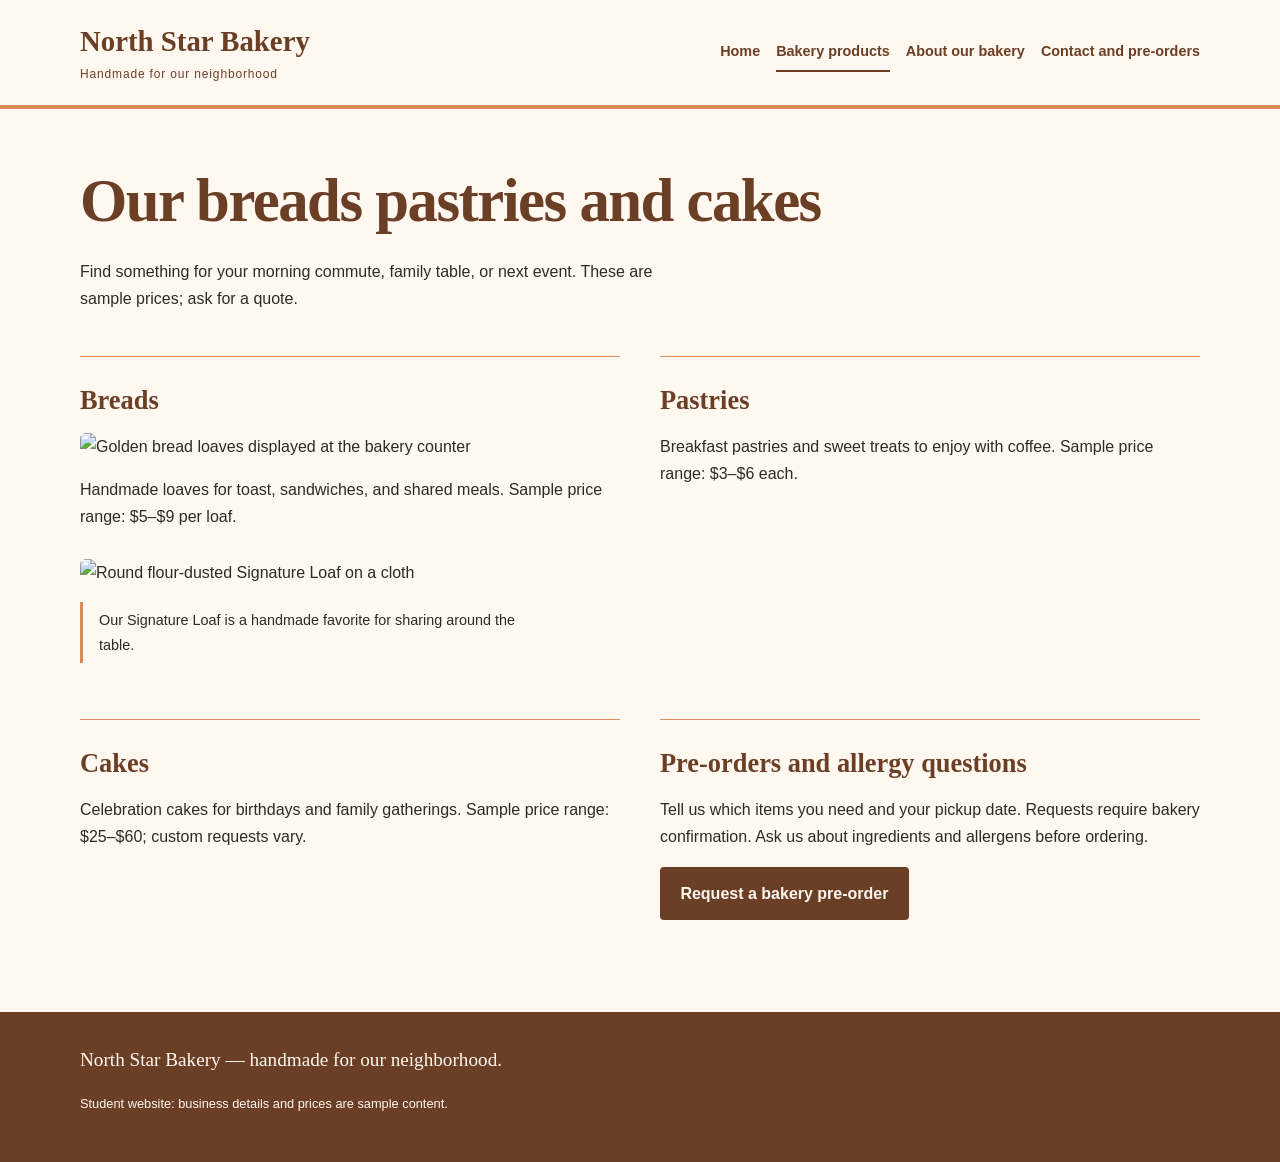
==== products.html @ b679e294 "Add files via upload" ====
<!DOCTYPE html>
<html lang="en">
<head>
  <meta charset="UTF-8">
  <meta name="viewport" content="width=device-width, initial-scale=1">
  <title>Bakery products | North Star Bakery</title>
  <link rel="stylesheet" href="styles.css">
</head>
<body>
<a href="#main-content">Skip to main content</a>
<header>
  <a class="brand" href="index.html">North Star Bakery<span>Handmade for our neighborhood</span></a>
  <nav aria-label="Main navigation">
    <ul>
      <li><a href="index.html">Home</a></li>
      <li><a href="products.html" aria-current="page">Bakery products</a></li>
      <li><a href="about.html">About our bakery</a></li>
      <li><a href="contact.html">Contact and pre-orders</a></li>
    </ul>
  </nav>
</header>
<main id="main-content" tabindex="-1">
  <h1>Our breads pastries and cakes</h1>
  <p>Find something for your morning commute, family table,
     or next event. These are sample prices; ask for a quote.</p>
  <section>
    <h2>Breads</h2>
    <img src="media/bakery-bread_c.png"
         alt="Golden bread loaves displayed at the bakery counter" width="320">
    <p>Handmade loaves for toast, sandwiches, and shared meals.
       Sample price range: $5–$9 per loaf.</p>
    <figure>
      <img src="media/bakery-signature-loaf_c.png"
           alt="Round flour-dusted Signature Loaf on a cloth" width="320">
      <figcaption>Our Signature Loaf is a handmade favorite
        for sharing around the table.</figcaption>
    </figure>
  </section>
  <section>
    <h2>Pastries</h2>
    <p>Breakfast pastries and sweet treats to enjoy with coffee.
       Sample price range: $3–$6 each.</p>
  </section>
  <section>
    <h2>Cakes</h2>
    <p>Celebration cakes for birthdays and family gatherings.
       Sample price range: $25–$60; custom requests vary.</p>
  </section>
  <section>
    <h2>Pre-orders and allergy questions</h2>
    <p>Tell us which items you need and your pickup date.
       Requests require bakery confirmation. Ask us about
       ingredients and allergens before ordering.</p>
    <a href="contact.html">Request a bakery pre-order</a>
  </section>
</main>
<footer>
  <p>North Star Bakery — handmade for our neighborhood.</p>
  <p>Student website: business details and prices are sample content.</p>
</footer>
</body>
</html>
---- styles.css ----
/* North Star Bakery: mobile-first shared visual design. */
:root { --cream:#fff8f0; --brown:#6b3e26; --peach:#d88c5a; --ink:#2f2a26; }
* { box-sizing:border-box; }
html { scroll-behavior:smooth; }
body { margin:0; background:var(--cream); color:var(--ink); font-family:Arial,Helvetica,sans-serif; font-size:1rem; line-height:1.7; }
a { color:var(--brown); text-underline-offset:.22em; }
a:hover { text-decoration-thickness:2px; }
a:focus-visible,button:focus-visible,input:focus-visible,select:focus-visible,textarea:focus-visible { outline:3px solid var(--brown); outline-offset:4px; }
body>a:first-child { position:absolute; left:1rem; top:-6rem; padding:.75rem 1rem; background:var(--cream); z-index:10; }
body>a:first-child:focus { top:1rem; }
header { padding:1.5rem max(1.25rem,calc((100% - 1120px)/2)); border-bottom:4px solid var(--peach); display:flex; flex-direction:column; gap:1.25rem; }
.brand { font-family:Georgia,serif; font-size:1.8rem; font-weight:bold; line-height:1.2; text-decoration:none; }
.brand span { display:block; margin-top:.5rem; font-family:Arial,Helvetica,sans-serif; font-size:.75rem; letter-spacing:.07em; font-weight:normal; }
nav ul { display:flex; flex-wrap:wrap; gap:.5rem 1rem; list-style:none; padding:0; margin:0; }
nav a { display:inline-block; padding:.4rem 0; font-size:.9rem; font-weight:bold; text-decoration:none; border-bottom:2px solid transparent; }
nav a[aria-current],nav a:hover { border-bottom-color:var(--brown); }
main { max-width:1160px; margin:auto; padding:2.5rem 1.25rem 4rem; }
h1,h2,h3 { font-family:Georgia,'Times New Roman',serif; color:var(--brown); line-height:1.2; }
h1 { font-size:clamp(2.1rem,5vw,3.8rem); max-width:18ch; margin:0; margin-bottom:1.25rem; letter-spacing:-.025em; }
h2 { font-size:1.65rem; margin:0 0 1rem; }
h3 { font-size:1.2rem; margin-bottom:.5rem; }
p { max-width:68ch; margin:0 0 1rem; }
section { padding:1.75rem 0; border-top:1px solid var(--peach); margin-top:1.75rem; min-width:0; }
img,picture { display:block; max-width:100%; }
img { height:auto; border-radius:.35rem; margin:1rem 0; }
main>img { width:120px; }
section img { width:100%; max-width:620px; }
figure { margin:1.75rem 0 0; }
figcaption { border-left:3px solid var(--peach); padding:.4rem 1rem; font-size:.9rem; max-width:60ch; }
section>a { display:inline-block; padding:.7rem 1.15rem; background:var(--brown); color:var(--cream); border:2px solid var(--brown); border-radius:.25rem; font-weight:bold; text-decoration:none; transition:background-color .2s,color .2s; }
section>a:hover { background:var(--cream); color:var(--brown); }
audio { display:block; width:100%; max-width:560px; margin:1rem 0; }
address { font-style:normal; }
form { max-width:720px; }
fieldset { min-width:0; margin:1.5rem 0; padding:1.25rem; border:1px solid var(--brown); border-radius:.3rem; }
legend { padding:0 .5rem; color:var(--brown); font-weight:bold; }
label { display:inline-block; font-weight:bold; margin-bottom:.4rem; }
input,select,textarea { width:100%; max-width:100%; padding:.8rem; color:var(--ink); background:var(--cream); border:1px solid var(--brown); border-radius:.25rem; font:inherit; }
textarea { resize:vertical; }
button { background:var(--brown); color:var(--cream); border:2px solid var(--brown); padding:.85rem 1.3rem; border-radius:.25rem; font:inherit; font-weight:bold; cursor:pointer; transition:background-color .2s,color .2s; }
button:hover { background:var(--cream); color:var(--brown); }
footer { padding:2rem max(1.25rem,calc((100% - 1120px)/2)); background:var(--brown); color:var(--cream); }
footer p:first-child { font-family:Georgia,serif; font-size:1.2rem; }
footer p:last-child { font-size:.8rem; }
/* Desktop: wrap sections into balanced columns while preserving reading order. */
@media (min-width:768px) {
 header { flex-direction:row; align-items:center; justify-content:space-between; gap:2rem; }
 nav ul { justify-content:flex-end; }
 main { display:flex; flex-wrap:wrap; gap:0 2.5rem; padding-top:3.5rem; }
 main>h1,main>p { flex-basis:100%; }
 main>h1 { max-width:100%; }
 main>section { flex:1 1 calc(50% - 2.5rem); }
 main>section:has(form) { flex-basis:65%; }
 main>section:first-of-type:has(address) { flex:1 1 25%; }
 main>img { flex:0 0 120px; margin-right:100%; }
}
@media (prefers-reduced-motion:reduce) { html { scroll-behavior:auto; } * { transition:none !important; } }
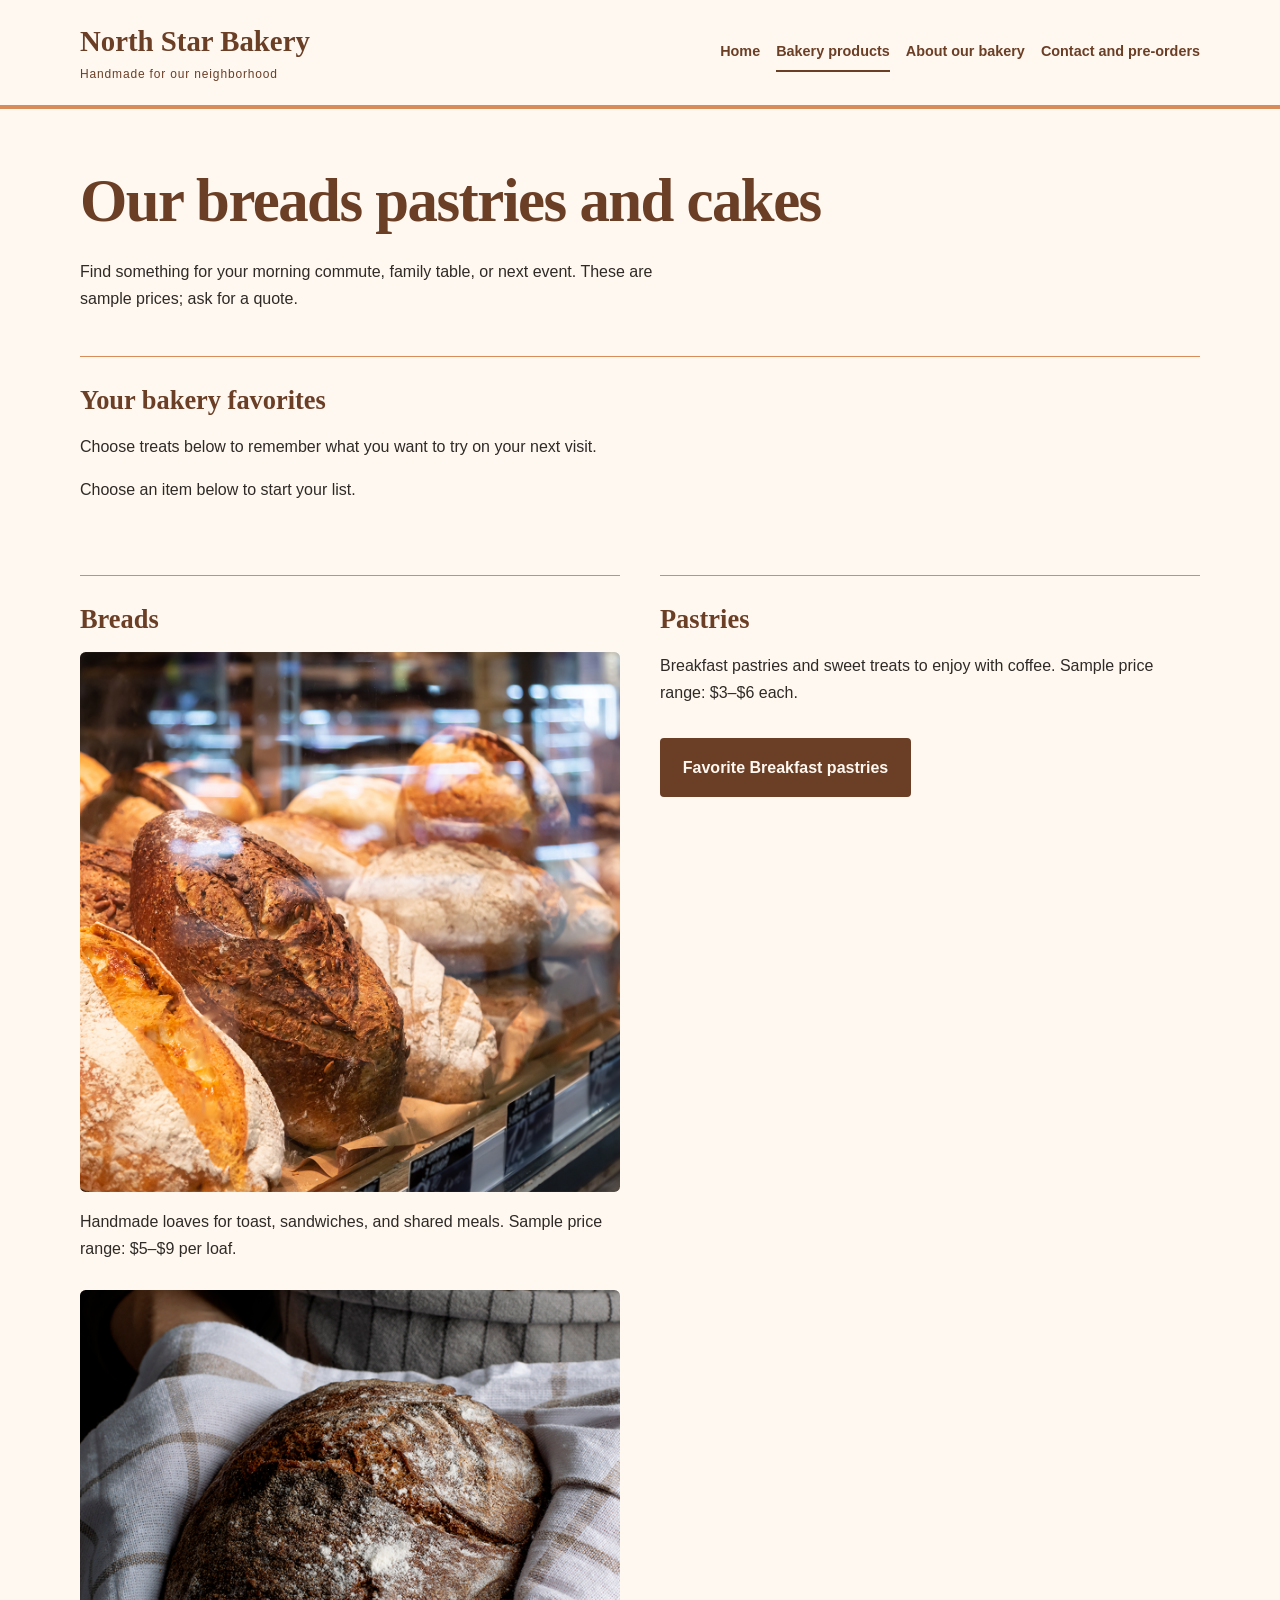
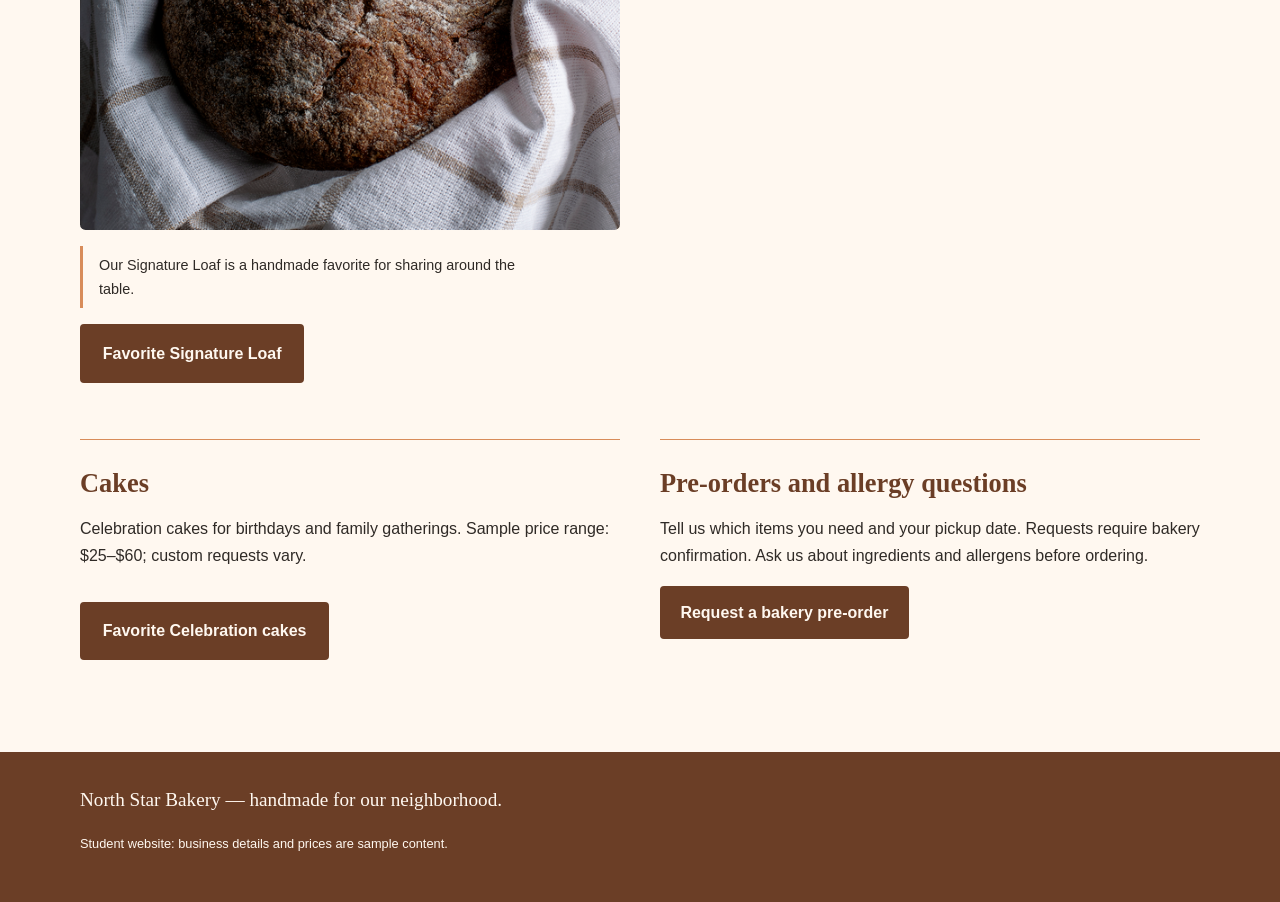
==== commit 5228443e: "Add files via upload" ====
--- a/products.html
+++ b/products.html
@@ -5,6 +5,7 @@
   <meta name="viewport" content="width=device-width, initial-scale=1">
   <title>Bakery products | North Star Bakery</title>
   <link rel="stylesheet" href="styles.css">
+  <script src="script.js" defer></script>
 </head>
 <body>
 <a href="#main-content">Skip to main content</a>
@@ -23,6 +24,12 @@
   <h1>Our breads pastries and cakes</h1>
   <p>Find something for your morning commute, family table,
      or next event. These are sample prices; ask for a quote.</p>
+  <section id="favorites" aria-labelledby="favorites-heading" hidden>
+    <h2 id="favorites-heading">Your bakery favorites</h2>
+    <p>Choose treats below to remember what you want to try on your next visit.</p>
+    <p role="status"></p>
+    <ul aria-label="Saved favorites"></ul>
+  </section>
   <section>
     <h2>Breads</h2>
     <img src="media/bakery-bread_c.png"
@@ -35,16 +42,25 @@
       <figcaption>Our Signature Loaf is a handmade favorite
         for sharing around the table.</figcaption>
     </figure>
+    <button type="button" class="favorite-toggle" data-favorite="Signature Loaf" hidden>
+      Favorite Signature Loaf
+    </button>
   </section>
   <section>
     <h2>Pastries</h2>
     <p>Breakfast pastries and sweet treats to enjoy with coffee.
        Sample price range: $3–$6 each.</p>
+    <button type="button" class="favorite-toggle" data-favorite="Breakfast pastries" hidden>
+      Favorite Breakfast pastries
+    </button>
   </section>
   <section>
     <h2>Cakes</h2>
     <p>Celebration cakes for birthdays and family gatherings.
        Sample price range: $25–$60; custom requests vary.</p>
+    <button type="button" class="favorite-toggle" data-favorite="Celebration cakes" hidden>
+      Favorite Celebration cakes
+    </button>
   </section>
   <section>
     <h2>Pre-orders and allergy questions</h2>
--- a/styles.css
+++ b/styles.css
@@ -55,3 +55,18 @@
  main>img { flex:0 0 120px; margin-right:100%; }
 }
 @media (prefers-reduced-motion:reduce) { html { scroll-behavior:auto; } * { transition:none !important; } }
+
+
+/* Favorites and form feedback. */
+main > #favorites { flex-basis:100%; }
+#favorites ul { margin-bottom:0; }
+#favorites ul:empty { display:none; }
+.favorite-toggle { margin-top:1rem; }
+.favorite-toggle[aria-pressed="true"] { background:var(--cream); color:var(--brown); }
+.favorite-toggle[aria-pressed="true"]::before { content:"✓ "; }
+.field-error, .field-note { display:block; font-size:.9rem; }
+.field-error, [aria-invalid="true"] { color:#8b2424; }
+[aria-invalid="true"] { border:2px solid #8b2424; }
+.field-error { font-weight:bold; }
+.field-error:not(:empty), .field-note:not(:empty) { margin-top:.35rem; }
+#request-status:not(:empty) { padding:.6rem .8rem; border-left:3px solid var(--brown); }
